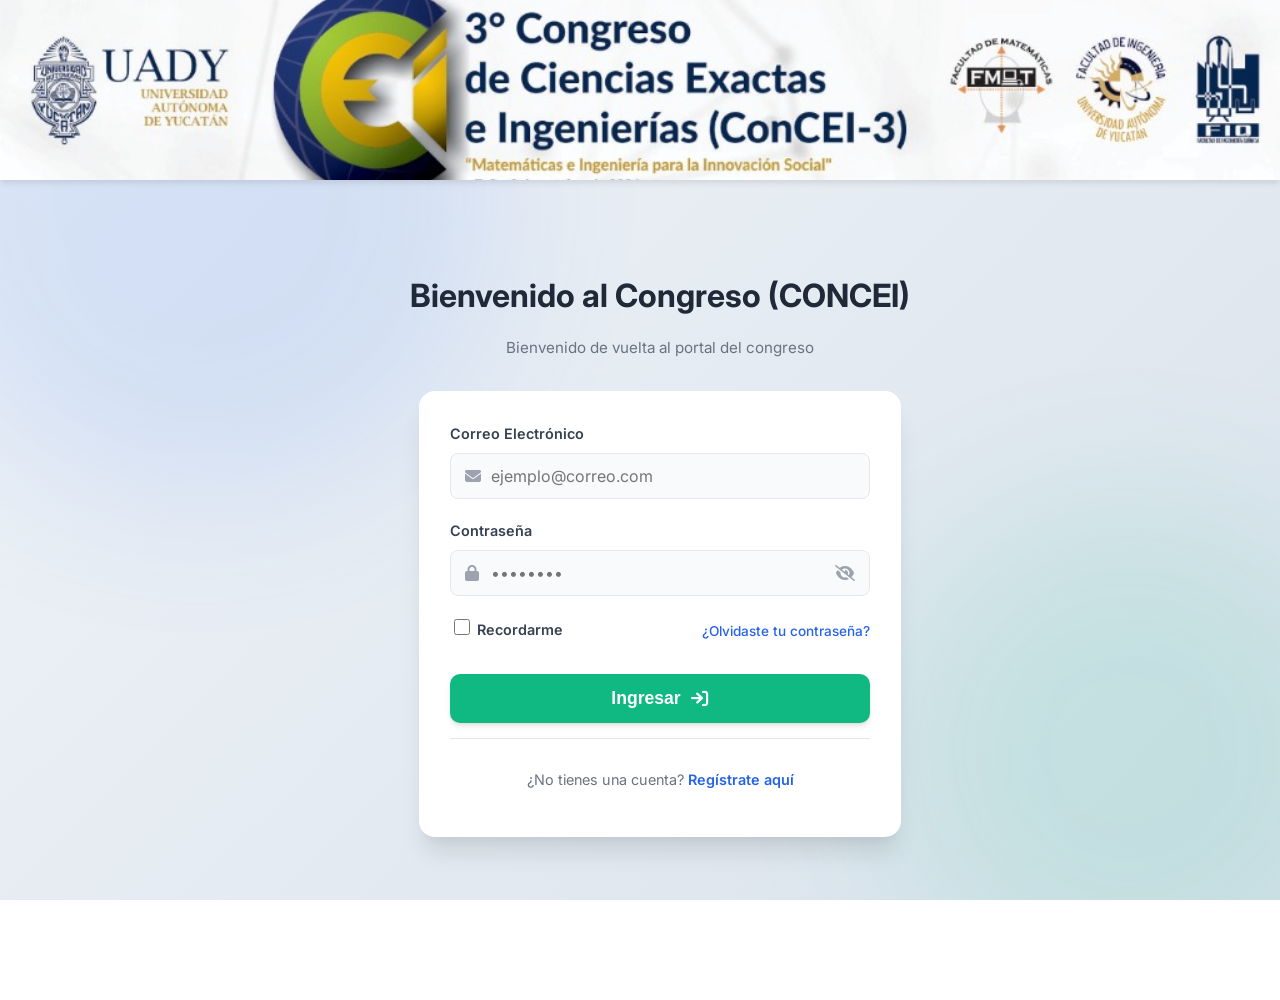
==== index.html @ 82816596 "Upload codebase to Concei repository" ====
<!DOCTYPE html>
<html lang="es">

<head>
    <meta charset="UTF-8">
    <meta name="viewport" content="width=device-width, initial-scale=1.0">
    <title>Iniciar Sesión - Congreso</title>
    <link rel="preconnect" href="https://fonts.googleapis.com">
    <link rel="preconnect" href="https://fonts.gstatic.com" crossorigin>
    <link href="https://fonts.googleapis.com/css2?family=Inter:wght@300;400;500;600;700&display=swap" rel="stylesheet">
    <link rel="stylesheet" href="css/styles.css">
    <link rel="stylesheet" href="css/login.css">
    <!-- FontAwesome for Icons -->
    <link rel="stylesheet" href="https://cdnjs.cloudflare.com/ajax/libs/font-awesome/6.4.0/css/all.min.css">
</head>

<body class="login-body">
    <!-- Congress Banner -->
    <img src="images/banner.jpg" alt="3o Congreso de Ciencias Exactas e Ingenierías" class="congress-banner">

    <div class="background-shapes">
        <div class="shape shape-1"></div>
        <div class="shape shape-2"></div>
    </div>

    <div class="login-container">

        <div class="login-header">
            <h2>Bienvenido al Congreso (CONCEI)</h2>
            <p>Bienvenido de vuelta al portal del congreso</p>
        </div>

        <div class="login-card">

            <form id="loginForm" class="login-form">

                <div class="form-group">
                    <label for="email">Correo Electrónico</label>
                    <div class="input-icon-wrapper">
                        <i class="fa-solid fa-envelope"></i>
                        <input type="email" id="email" name="email" placeholder="ejemplo@correo.com" required>
                    </div>
                </div>

                <div class="form-group">
                    <label for="password">Contraseña</label>
                    <div class="input-icon-wrapper">
                        <i class="fa-solid fa-lock"></i>
                        <input type="password" id="password" name="password" placeholder="••••••••" required>
                        <i class="fa-solid fa-eye-slash toggle-password" id="togglePassword"></i>
                    </div>
                </div>

                <div class="form-options">
                    <label class="remember-me">
                        <input type="checkbox" name="remember">
                        <span>Recordarme</span>
                    </label>
                    <a href="#" class="forgot-password">¿Olvidaste tu contraseña?</a>
                </div>

                <button type="submit" class="submit-btn login-submit">
                    Ingresar <i class="fa-solid fa-arrow-right-to-bracket"></i>
                </button>

            </form>

            <div class="login-footer">
                <p>¿No tienes una cuenta? <a href="crear-cuenta.html">Regístrate aquí</a></p>
            </div>

        </div>
    </div>

    <!-- Scripts -->
    <script src="js/login.js?v=2"></script>
</body>

</html>
---- css/styles.css ----
:root {
    --primary-color: #2563eb;
    --primary-dark: #1e40af;
    --accent-color: #3b82f6;
    --success-color: #10b981;
    --background-start: #f3f4f6;
    --background-end: #e5e7eb;
    --card-bg: #ffffff;
    --text-main: #1f2937;
    --text-light: #6b7280;
    --border-color: #e5e7eb;
    --radius: 12px;
    --shadow-sm: 0 1px 2px 0 rgba(0, 0, 0, 0.05);
    --shadow-md: 0 4px 6px -1px rgba(0, 0, 0, 0.1), 0 2px 4px -1px rgba(0, 0, 0, 0.06);
    --shadow-lg: 0 10px 15px -3px rgba(0, 0, 0, 0.1), 0 4px 6px -2px rgba(0, 0, 0, 0.05);
}

html,
body {
    width: 100%;
    height: 100%;
    margin: 0;
    padding: 0;
    overflow-x: hidden;
}

body {
    font-family: 'Inter', sans-serif;
    color: var(--text-main);
    background: linear-gradient(135deg, #f0f4f8 0%, #d9e2ec 100%);
    line-height: 1.6;
    position: relative;
}

/* Background Shapes for Premium Feel */
.background-shapes .shape {
    position: absolute;
    border-radius: 50%;
    filter: blur(80px);
    z-index: -1;
    opacity: 0.6;
}

.shape-1 {
    top: -100px;
    left: -100px;
    width: 600px;
    height: 600px;
    background: rgba(37, 99, 235, 0.2);
}

.shape-2 {
    bottom: -100px;
    right: -100px;
    width: 500px;
    height: 500px;
    background: rgba(16, 185, 129, 0.2);
}

.congress-banner {
    width: 100%;
    display: block;
    height: auto;
    max-height: 20vh;
    /* Crop on login/registration for efficiency */
    object-fit: cover;
    object-position: center;
    box-shadow: 0 4px 6px -1px rgba(0, 0, 0, 0.1);
    position: relative;
    z-index: 10;
}

.container {
    max-width: 800px;
    margin: 0 auto;
    padding: 40px 20px;
    /* Moved from body */
}

/* Header */
header {
    text-align: center;
    margin-bottom: 40px;
    animation: fadeInDown 0.8s ease;
}

header h1 {
    font-size: 2.25rem;
    font-weight: 700;
    color: var(--text-main);
    margin-bottom: 10px;
    letter-spacing: -0.02em;
}

header .subtitle {
    font-size: 1.1rem;
    color: var(--text-light);
    font-weight: 500;
}

/* Cards */
.card {
    background: var(--card-bg);
    border-radius: var(--radius);
    box-shadow: var(--shadow-md);
    margin-bottom: 25px;
    overflow: hidden;
    transition: transform 0.3s ease, box-shadow 0.3s ease;
    border: 1px solid rgba(255, 255, 255, 0.5);
    animation: fadeInUp 0.6s ease backwards;
}

.card:hover {
    box-shadow: var(--shadow-lg);
    /* transform: translateY(-2px); Too much movement */
}

/* Stagger animations for cards */
.card:nth-child(1) {
    animation-delay: 0.1s;
}

.card:nth-child(2) {
    animation-delay: 0.2s;
}

.card:nth-child(3) {
    animation-delay: 0.3s;
}

.card:nth-child(4) {
    animation-delay: 0.4s;
}

.card:nth-child(5) {
    animation-delay: 0.5s;
}

.card-header {
    padding: 20px 30px;
    background: #fdfdfd;
    border-bottom: 1px solid var(--border-color);
    display: flex;
    align-items: center;
    gap: 15px;
}

.card-header i {
    font-size: 1.2rem;
    color: var(--primary-color);
    background: rgba(37, 99, 235, 0.1);
    padding: 10px;
    border-radius: 8px;
}

.card-header h2 {
    font-size: 1.25rem;
    font-weight: 600;
    color: #111827;
}

.card-body {
    padding: 30px;
}

/* Form Elements */
.form-group {
    margin-bottom: 20px;
}

.form-group label {
    display: block;
    margin-bottom: 8px;
    font-weight: 500;
    font-size: 0.95rem;
    color: #374151;
}

.form-grid {
    display: grid;
    grid-template-columns: 1fr 1fr;
    gap: 20px;
}

input[type="text"],
input[type="email"],
input[type="tel"],
input[type="password"],
select,
textarea {
    width: 100%;
    padding: 12px 16px;
    border: 1px solid var(--border-color);
    border-radius: 8px;
    font-size: 1rem;
    color: var(--text-main);
    background-color: #f9fafb;
    transition: all 0.3s ease;
    font-family: inherit;
}

input:focus,
input[type="password"]:focus,
select:focus,
textarea:focus {
    outline: none;
    border-color: var(--primary-color);
    background-color: #fff;
    box-shadow: 0 0 0 3px rgba(37, 99, 235, 0.1);
}

/* Radio Groups (Prefix, Factura) */
.radio-group {
    display: flex;
    gap: 20px;
    margin-top: 5px;
}

.radio-group label {
    font-weight: 400;
    cursor: pointer;
    display: flex;
    align-items: center;
    gap: 6px;
}

/* Registration Options */
.registration-options {
    display: flex;
    flex-direction: column;
    gap: 15px;
}

.reg-option {
    display: flex;
    align-items: center;
    padding: 15px;
    border: 2px solid var(--border-color);
    border-radius: 10px;
    cursor: pointer;
    transition: all 0.2s ease;
}

.reg-option:hover {
    border-color: var(--accent-color);
    background-color: #eff6ff;
}

.reg-option input[type="radio"] {
    margin-right: 15px;
    accent-color: var(--primary-color);
    transform: scale(1.2);
}

.reg-option input[type="radio"]:checked+.option-content .option-title {
    color: var(--primary-color);
    font-weight: 700;
}

.reg-option:has(input:checked) {
    border-color: var(--primary-color);
    background-color: #eff6ff;
}

.option-content {
    display: flex;
    justify-content: space-between;
    width: 100%;
    align-items: center;
}

.option-title {
    font-weight: 600;
    font-size: 1.05rem;
}

.option-price {
    font-weight: 700;
    color: var(--text-main);
    background: #e5e7eb;
    padding: 4px 10px;
    border-radius: 20px;
    font-size: 0.9rem;
}

/* Workshops Grid */
.workshops-grid {
    display: grid;
    grid-template-columns: repeat(auto-fill, minmax(250px, 1fr));
    gap: 15px;
}

.workshop-item {
    display: flex;
    align-items: center;
    padding: 12px;
    background: #f9fafb;
    border-radius: 8px;
    border: 1px solid transparent;
    cursor: pointer;
    transition: all 0.2s;
}

.workshop-item:hover {
    background: #f3f4f6;
    border-color: #d1d5db;
}

.workshop-item:has(input:checked) {
    background: #ecfdf5;
    border-color: var(--success-color);
}

.workshop-item input {
    margin-right: 12px;
    accent-color: var(--success-color);
    transform: scale(1.1);
}

.ws-name {
    flex-grow: 1;
    font-size: 0.95rem;
}

.ws-price {
    font-size: 0.85rem;
    color: var(--success-color);
    font-weight: 700;
    background: rgba(16, 185, 129, 0.1);
    padding: 2px 6px;
    border-radius: 4px;
}

/* Billing Form Animation */
.billing-form {
    margin-top: 25px;
    padding-top: 25px;
    border-top: 1px dashed var(--border-color);
    opacity: 1;
    transform: translateY(0);
    transition: all 0.4s ease;
}

.billing-form.hidden {
    display: none;
    opacity: 0;
    transform: translateY(-10px);
}

/* Policy Box */
.policy-box {
    background: #fff1f2;
    border-left: 4px solid #f43f5e;
    padding: 15px;
    border-radius: 4px;
    font-size: 0.9rem;
    color: #881337;
}

/* Total & Payment */
.total-card {
    background: #111827;
    /* Dark theme for checkout feel */
    color: white;
    overflow: hidden;
    /* Ensure radius clips children */
}

.total-card h2 {
    color: white;
}

.total-card .card-header {
    background: #111827;
    /* Match card body */
    color: white;
    border-bottom: 1px solid rgba(255, 255, 255, 0.1);
}

.total-card .card-header i {
    background: rgba(255, 255, 255, 0.2);
    color: white;
}

.total-card .card-body {
    background: #111827;
}

.total-display {
    display: flex;
    justify-content: flex-start;
    /* Align start to put them side by side */
    align-items: center;
    gap: 20px;
    /* Space between label and price */
    margin-bottom: 30px;
    padding-bottom: 20px;
    border-bottom: 1px solid rgba(255, 255, 255, 0.1);
}

.total-display span:first-child {
    font-size: 1.2rem;
    color: #9ca3af;
}

.total-display .amount {
    font-size: 2.5rem;
    font-weight: 700;
    color: var(--success-color);
}

.payment-methods {
    display: flex;
    gap: 15px;
    margin-bottom: 30px;
}

.payment-option {
    flex: 1;
    cursor: pointer;
}

.payment-option input {
    display: none;
}

.method-name {
    display: flex;
    flex-direction: column;
    align-items: center;
    justify-content: center;
    gap: 8px;
    padding: 20px;
    background: rgba(255, 255, 255, 0.05);
    border: 2px solid rgba(255, 255, 255, 0.1);
    border-radius: 10px;
    transition: all 0.3s ease;
    text-align: center;
    height: 100%;
}

.method-name i {
    font-size: 1.5rem;
    margin-bottom: 5px;
}

.payment-option input:checked+.method-name {
    background: var(--primary-color);
    border-color: var(--primary-color);
    color: white;
    box-shadow: 0 0 15px rgba(37, 99, 235, 0.4);
}

.payment-option:hover .method-name {
    background: rgba(255, 255, 255, 0.1);
}

.submit-btn {
    width: 100%;
    padding: 18px;
    background: var(--success-color);
    color: white;
    border: none;
    border-radius: 10px;
    font-size: 1.2rem;
    font-weight: 700;
    cursor: pointer;
    transition: all 0.3s ease;
    display: flex;
    justify-content: center;
    align-items: center;
    gap: 10px;
}

.submit-btn:hover {
    background: #059669;
    transform: translateY(-2px);
    box-shadow: 0 10px 20px rgba(16, 185, 129, 0.3);
}

/* Mobile Responsive */
@media (max-width: 600px) {
    .form-grid {
        grid-template-columns: 1fr;
    }

    .payment-methods {
        flex-direction: column;
    }

    header h1 {
        font-size: 1.8rem;
    }

    .card-header {
        padding: 15px 20px;
    }

    .card-body {
        padding: 20px;
    }

    .total-display {
        flex-direction: column;
        align-items: flex-start;
        gap: 10px;
    }

    .addon-content {
        grid-template-columns: auto 1fr auto;
        gap: 8px;
    }

    .addon-title {
        max-width: 200px;
        font-size: 0.8rem;
    }

    .addon-info-row {
        grid-column: 2 / 4;
        margin-top: 4px;
        flex-wrap: wrap;
    }
}

/* Animations Keyframes */
@keyframes fadeInDown {
    from {
        opacity: 0;
        transform: translateY(-20px);
    }

    to {
        opacity: 1;
        transform: translateY(0);
    }
}

@keyframes fadeInUp {
    from {
        opacity: 0;
        transform: translateY(20px);
    }

    to {
        opacity: 1;
        transform: translateY(0);
    }
}

/* Info Text */
.info-text {
    color: var(--text-light);
    margin-bottom: 15px;
    font-size: 0.9rem;
}

/* Benefit Box */
/* Benefit Box - Blue Theme Default */
.benefit-box {
    background: #eff6ff;
    border: 1px solid #bfdbfe;
    padding: 15px;
    border-radius: 8px;
    margin-bottom: 20px;
}

.benefit-box h4 {
    color: #1e40af;
    margin-bottom: 8px;
    font-size: 1rem;
    display: flex;
    align-items: center;
    gap: 8px;
}

.benefit-box ul {
    list-style-type: none;
    padding-left: 5px;
}

.benefit-box li {
    font-size: 0.9rem;
    color: #1d4ed8;
    margin-bottom: 4px;
    position: relative;
    padding-left: 15px;
}

.benefit-box li::before {
    content: "•";
    color: #1e40af;
    position: absolute;
    left: 0;
    font-weight: bold;
}

/* Contribution Rows Dynamic */
.contribution-row {
    display: grid;
    grid-template-columns: 1fr 1.5fr 1fr 2fr auto;
    gap: 15px;
    align-items: flex-end;
    margin-bottom: 20px;
    animation: fadeInDown 0.3s ease;
}

/* Cleanup old flex classes for this specific row */
.contribution-row .small,
.contribution-row .large {
    flex: none;
    width: 100%;
}

@media (max-width: 768px) {
    .contribution-row {
        grid-template-columns: 1fr 1fr;
    }

    .contribution-row .large {
        grid-column: span 2;
    }
}

.readonly-input {
    background-color: #f3f4f6;
    border: 1px solid var(--border-color);
    padding: 12px 16px;
    border-radius: 8px;
    font-size: 1rem;
    color: var(--text-light);
    cursor: not-allowed;
    min-height: 46px;
    display: flex;
    align-items: center;
}

.add-btn {
    background: transparent;
    border: 2px dashed var(--primary-color);
    color: var(--primary-color);
    padding: 10px 15px;
    border-radius: 8px;
    cursor: pointer;
    font-weight: 600;
    width: 100%;
    transition: all 0.2s;
    display: flex;
    justify-content: center;
    align-items: center;
    gap: 8px;
}

.add-btn:hover {
    background: rgba(37, 99, 235, 0.05);
}

.remove-btn {
    background: #fee2e2;
    color: #ef4444;
    border: none;
    width: 36px;
    height: 36px;
    border-radius: 50%;
    cursor: pointer;
    display: flex;
    align-items: center;
    justify-content: center;
    margin-bottom: 20px;
    /* Align with inputs */
    transition: all 0.2s;
}


/* Student Details Section */
.student-details {
    background: #eff6ff;
    border: 1px solid #bfdbfe;
    border-top: none;
    margin-top: -5px;
    /* Pull it up to connect with the wrapper logic if needed, but here we just sit below */
    margin-bottom: 15px;
    padding: 15px;
    border-radius: 0 0 10px 10px;
    animation: fadeInDown 0.3s ease;
    margin-left: 10px;
    margin-right: 10px;
}

.student-details.hidden {
    display: none;
}

.student-option-row {
    margin-bottom: 15px;
}

.student-option-row:last-child {
    margin-bottom: 0;
}

/* Toggle Switch */
.toggle-switch {
    display: flex;
    align-items: center;
    cursor: pointer;
    gap: 10px;
}

.toggle-switch input {
    display: none;
}

.toggle-switch .slider {
    position: relative;
    width: 40px;
    height: 22px;
    background-color: #ccc;
    border-radius: 22px;
    transition: .4s;
}

.toggle-switch .slider:before {
    position: absolute;
    content: "";
    height: 16px;
    width: 16px;
    left: 3px;
    bottom: 3px;
    background-color: white;
    border-radius: 50%;
    transition: .4s;
}

.toggle-switch input:checked+.slider {
    background-color: var(--primary-color);
}

.toggle-switch input:checked+.slider:before {
    transform: translateX(18px);
}

.toggle-switch .label-text {
    font-size: 0.95rem;
    font-weight: 500;
}

/* File Upload */
.file-upload-label {
    display: block;
    margin-bottom: 5px;
    font-weight: 500;
    font-size: 0.9rem;
    color: var(--text-main);
}

input[type="file"] {
    background: white;
    padding: 8px;
    border: 1px dashed var(--primary-color);
    border-radius: 8px;
    width: 100%;
    font-size: 0.9rem;
}

/* --- Elegant Add-on Sections Design --- */

.addon-grid {
    display: grid;
    grid-template-columns: repeat(2, 1fr);
    /* Only 2 columns as requested */
    gap: 1rem;
    /* Slightly more gap for larger cards */
    margin-top: 1rem;
}

@media (max-width: 768px) {
    .addon-grid {
        grid-template-columns: 1fr;
    }
}

.addon-option {
    display: block;
    cursor: pointer;
    perspective: 1000px;
}

.addon-option input[type="checkbox"] {
    display: none;
}

.addon-content {
    background: rgba(255, 255, 255, 0.9);
    backdrop-filter: blur(4px);
    border: 1px solid rgba(226, 232, 240, 0.8);
    border-radius: 12px;
    padding: 0.8rem 1rem;
    /* Slightly more padding */
    display: flex;
    flex-direction: column;
    gap: 0.6rem;
    /* More gap */
    transition: all 0.3s cubic-bezier(0.34, 1.56, 0.64, 1);
    height: 100%;
    min-height: 100px;
    /* Taller */
    position: relative;
    box-shadow: 0 1px 3px rgba(0, 0, 0, 0.02);
}

.addon-option:hover .addon-content {
    transform: translateY(-3px) scale(1.02);
    border-color: var(--primary-color);
    box-shadow: 0 10px 15px -3px rgba(37, 99, 235, 0.1);
}

.addon-option input:checked+.addon-content {
    border-color: var(--primary-color);
    background: linear-gradient(135deg, #eff6ff 0%, #dbeafe 100%);
    box-shadow: 0 4px 12px rgba(37, 99, 235, 0.15);
}

.addon-header-premium {
    display: flex;
    gap: 0.6rem;
    align-items: flex-start;
}

/* Slick Custom Checkbox */
.custom-check-premium {
    width: 0.9rem;
    height: 0.9rem;
    border: 1.5px solid #cbd5e1;
    border-radius: 50%;
    margin-top: 0.15rem;
    flex-shrink: 0;
    position: relative;
    background: white;
    transition: all 0.2s ease;
}

.addon-option input:checked+.addon-content .custom-check-premium {
    border-color: var(--primary-color);
    background: var(--primary-color);
    transform: scale(1.1);
}

.addon-option input:checked+.addon-content .custom-check-premium::after {
    content: '\f00c';
    font-family: "Font Awesome 6 Free";
    font-weight: 900;
    color: white;
    font-size: 0.5rem;
    position: absolute;
    top: 50%;
    left: 50%;
    transform: translate(-50%, -50%);
}

.addon-title-premium {
    font-size: 0.85rem;
    /* Bigger font */
    font-weight: 700;
    color: var(--text-main);
    line-height: 1.25;
    letter-spacing: -0.01em;
    display: -webkit-box;
    line-clamp: 3;
    -webkit-line-clamp: 3;
    -webkit-box-orient: vertical;
    overflow: hidden;
}

.addon-meta-compact {
    display: flex;
    gap: 0.7rem;
    font-size: 0.75rem;
    /* Bigger font */
    font-weight: 600;
    color: var(--text-light);
    margin-top: 0.1rem;
}

.addon-meta-compact span {
    display: flex;
    align-items: center;
    gap: 0.3rem;
}

.addon-meta-compact i {
    font-size: 0.7rem;
    opacity: 0.7;
}

.addon-footer-premium {
    display: flex;
    justify-content: space-between;
    align-items: flex-end;
    margin-top: auto;
    padding-top: 0.5rem;
    gap: 0.6rem;
}

.info-text-btn {
    background: #f1f5f9;
    color: #475569;
    border: 1px solid #e2e8f0;
    font-size: 0.7rem;
    /* Bigger font */
    font-weight: 700;
    padding: 3px 8px;
    border-radius: 4px;
    cursor: pointer;
    transition: all 0.2s ease;
    white-space: nowrap;
    text-transform: uppercase;
}

.info-text-btn:hover {
    background: var(--primary-color);
    border-color: var(--primary-color);
    color: white;
}

.addon-price-tag {
    font-size: 0.85rem;
    /* Bigger font */
    font-weight: 800;
    color: var(--primary-color);
    background: white;
    padding: 0.15rem 0.6rem;
    border-radius: 14px;
    box-shadow: 0 1px 2px rgba(0, 0, 0, 0.05);
}

.addon-option input:checked+.addon-content .addon-price-tag {
    background: var(--primary-color);
    color: white;
}

/* Premium Modal Entrance Animation */
@keyframes modalReveal {
    from {
        opacity: 0;
        transform: scale(0.95) translateY(10px);
        filter: blur(4px);
    }

    to {
        opacity: 1;
        transform: scale(1) translateY(0);
        filter: blur(0);
    }
}

.modal-content {
    animation: modalReveal 0.4s cubic-bezier(0.16, 1, 0.3, 1) !important;
}

.addon-content.is-expanded .expandable-details {
    display: block;
}

.toggle-details-btn {
    background: none;
    border: none;
    color: var(--primary-color);
    font-size: 0.65rem;
    font-weight: 700;
    cursor: pointer;
    padding: 0;
    text-align: left;
    text-decoration: underline;
}

.toggle-details-btn:hover {
    color: var(--primary-dark);
}

.description-text {
    font-size: 0.7rem;
    line-height: 1.4;
    color: var(--text-main);
    margin-bottom: 5px;
}

/* Modal Styles */
.modal-overlay {
    position: fixed;
    top: 0;
    left: 0;
    width: 100%;
    height: 100%;
    background: rgba(0, 0, 0, 0.5);
    display: flex;
    justify-content: center;
    align-items: center;
    z-index: 1000;
    backdrop-filter: blur(4px);
    transition: opacity 0.3s ease;
}

.modal-overlay.hidden {
    display: none;
    opacity: 0;
}

.modal-content {
    background: white;
    width: 90%;
    max-width: 500px;
    border-radius: 16px;
    box-shadow: var(--shadow-lg);
    overflow: hidden;
    animation: modalSlideUp 0.3s ease-out;
}

@keyframes modalSlideUp {
    from {
        transform: translateY(20px);
        opacity: 0;
    }

    to {
        transform: translateY(0);
        opacity: 1;
    }
}

.modal-header {
    padding: 20px 24px;
    border-bottom: 1px solid var(--border-color);
    display: flex;
    justify-content: space-between;
    align-items: center;
    background: #f9fafb;
}

.modal-header h3 {
    font-size: 1.1rem;
    font-weight: 700;
    color: var(--text-main);
    line-height: 1.4;
}

.close-modal {
    background: none;
    border: none;
    font-size: 1.5rem;
    color: var(--text-light);
    cursor: pointer;
    transition: color 0.2s;
}

.close-modal:hover {
    color: #ef4444;
}

.modal-body {
    padding: 24px;
    max-height: 60vh;
    overflow-y: auto;
}

.modal-body p {
    font-size: 0.95rem;
    color: var(--text-main);
    line-height: 1.6;
    margin-bottom: 20px;
}

.workshop-meta-compact {
    background: #f3f4f6;
    padding: 15px;
    border-radius: 10px;
    display: grid;
    grid-template-columns: 1fr 1fr;
    gap: 12px;
}

.meta-item {
    display: flex;
    flex-direction: column;
    gap: 4px;
}

.meta-item span:first-child {
    font-size: 0.7rem;
    text-transform: uppercase;
    letter-spacing: 0.05em;
    color: var(--text-light);
    font-weight: 700;
}

.meta-item span:last-child {
    font-size: 0.85rem;
    font-weight: 600;
    color: var(--text-main);
}

.modal-footer {
    padding: 15px 24px;
    border-top: 1px solid var(--border-color);
    display: flex;
    justify-content: flex-end;
    background: #f9fafb;
}

.btn-secondary {
    padding: 10px 20px;
    background: white;
    border: 1px solid var(--border-color);
    border-radius: 8px;
    font-weight: 600;
    cursor: pointer;
    transition: all 0.2s;
}

.btn-secondary:hover {
    background: #f3f4f6;
}


/* --- Blue Theme Unification (Payment) --- */

.payment-box {
    background: #eff6ff;
    /* Very Light Blue */
    border: 2px dashed #bfdbfe;
    /* Light Blue Border */
    border-radius: 12px;
    padding: 25px;
    margin-bottom: 25px;
    transition: all 0.3s ease;
}

.payment-box:hover {
    border-color: var(--primary-color);
    box-shadow: 0 4px 12px rgba(37, 99, 235, 0.1);
}

.section-title-blue {
    font-size: 1.15rem;
    font-weight: 700;
    color: #1e40af;
    /* Dark Blue */
    margin-bottom: 15px;
    display: flex;
    align-items: center;
    gap: 10px;
}

.section-title-blue i {
    color: var(--primary-color);
    font-size: 1.2rem;
}

.info-text-blue {
    color: #1d4ed8;
    background: rgba(37, 99, 235, 0.05);
    padding: 10px;
    border-radius: 8px;
    margin-top: 10px;
    font-size: 0.9rem;
    border: 1px solid #dbeafe;
}


/* --- Force Payment Section to Blue/White Theme (Overrides) --- */
.total-card {
    background: #ffffff !important;
    border: 2px solid var(--primary-color) !important;
    color: var(--text-main) !important;
    box-shadow: 0 10px 25px -5px rgba(37, 99, 235, 0.15) !important;
}

.total-card h2 {
    color: var(--primary-color) !important;
}

.total-card .card-header {
    background: #eff6ff !important;
    color: var(--primary-color) !important;
    border-bottom: 1px solid #bfdbfe !important;
}

.total-card .card-header i {
    background: white !important;
    color: var(--primary-color) !important;
}

.total-card .card-body {
    background: #ffffff !important;
}

.total-display {
    border-bottom: 1px solid var(--border-color) !important;
}

.total-display span:first-child {
    color: var(--text-main) !important;
}

.total-display .amount {
    color: var(--success-color) !important;
    /* Keep green or switch to blue if preferred, keeping green for money is standard */
}


/* --- Registration Summary --- */
.summary-box {
    background: #eff6ff;
    border: 1px solid #bfdbfe;
    border-radius: 8px;
    padding: 15px;
    margin-bottom: 25px;
    animation: fadeInDown 0.3s ease;
}

.summary-title {
    font-size: 1rem;
    font-weight: 600;
    color: #1e40af;
    margin-bottom: 10px;
    border-bottom: 1px dashed #bfdbfe;
    padding-bottom: 5px;
}

.summary-list {
    list-style: none;
    padding: 0;
    margin: 0;
}

.summary-item {
    display: flex;
    justify-content: space-between;
    font-size: 0.9rem;
    color: #1f2937;
    margin-bottom: 5px;
}

.summary-item.sub-item {
    padding-left: 15px;
    color: #4b5563;
    font-size: 0.85rem;
}


/* --- Summary Prices --- */
.summary-price {
    font-weight: 600;
    color: #1e40af;
}

.summary-total-row {
    margin-top: 15px;
    padding-top: 10px;
    border-top: 2px solid #bfdbfe;
    display: flex;
    justify-content: space-between;
    font-size: 1.1rem;
    font-weight: 700;
    color: #1e3a8a;
}

/* --- Scrollable Grid Container (3 Rows Max) --- */
.scrollable-grid-container {
    max-height: 480px !important;
    overflow-y: auto !important;
    padding-right: 15px !important;
    margin-top: 15px !important;
    border-radius: 8px !important;
    scrollbar-width: thin !important;
    scrollbar-color: #cbd5e1 #f8fafc !important;
}

.scrollable-grid-container::-webkit-scrollbar {
    width: 10px !important;
    display: block !important;
}

.scrollable-grid-container::-webkit-scrollbar-track {
    background: #f8fafc !important;
    border-radius: 10px !important;
}

.scrollable-grid-container::-webkit-scrollbar-thumb {
    background: #cbd5e1 !important;
    border-radius: 10px !important;
    border: 2px solid #f8fafc !important;
}

.scrollable-grid-container::-webkit-scrollbar-thumb:hover {
    background: #2563eb !important;
}

/* Full/Disabled states for addons */
.addon-option.disabled {
    cursor: not-allowed !important;
    opacity: 0.7;
}

.addon-option.disabled .addon-content {
    background: #f1f5f9 !important;
    border-color: #cbd5e1 !important;
}

.addon-option.disabled .addon-title-premium {
    color: #64748b !important;
}

.addon-price-tag.full-tag {
    background: #fee2e2 !important;
    color: #ef4444 !important;
    font-size: 0.75rem;
    padding: 2px 8px;
    border-radius: 4px;
}

.option-full .custom-check-premium {
    border-color: #cbd5e1 !important;
    background: #f1f5f9 !important;
}

.option-full .addon-meta-compact span {
    color: #94a3b8 !important;
}

/* --- Error Animations --- */
@keyframes shake-error {
    0%, 100% { transform: translateX(0); }
    20% { transform: translateX(-8px); }
    40% { transform: translateX(8px); }
    60% { transform: translateX(-8px); }
    80% { transform: translateX(8px); }
}

.shake-active {
    animation: shake-error 0.5s cubic-bezier(.36,.07,.19,.97) both;
    border-color: #ef4444 !important;
    box-shadow: 0 0 15px rgba(239, 68, 68, 0.4) !important;
}

.shake-active .addon-content {
    background: #fff1f2 !important;
    border-color: #ef4444 !important;
}

.shake-active .addon-title-premium {
    color: #b91c1c !important;
}

.temp-warning-label {
    position: absolute;
    top: -10px;
    right: -10px;
    background: #ef4444;
    color: white;
    padding: 6px 12px;
    border-radius: 20px;
    font-size: 0.75rem;
    font-weight: 800;
    box-shadow: 0 4px 12px rgba(239, 68, 68, 0.4);
    z-index: 100;
    animation: bounce-in 0.5s cubic-bezier(0.175, 0.885, 0.32, 1.275);
    white-space: nowrap;
}

@keyframes bounce-in {
    0% { transform: scale(0); opacity: 0; }
    100% { transform: scale(1); opacity: 1; }
}
/* --- Purchased / Locked Items Styles --- */
.option-purchased .addon-content {
    background: #f8fafc !important;
    border: 1.5px solid #e2e8f0 !important;
    cursor: default;
    opacity: 0.8;
}
.locked-purchased { cursor: not-allowed !important; }
.check-locked {
    background: #94a3b8 !important;
    border-color: #94a3b8 !important;
    display: flex !important;
    align-items: center;
    justify-content: center;
}
.check-locked i { color: white; font-size: 0.6rem; }
.purchased-tag {
    background: #e2e8f0 !important;
    color: #64748b !important;
    font-size: 0.75rem !important;
    padding: 0.2rem 0.6rem !important;
    border: 1px solid #cbd5e1;
}
.option-purchased:hover .addon-content { transform: none !important; box-shadow: none !important; }
.option-purchased .addon-title-premium { color: #64748b; }
.option-purchased .addon-meta-compact { opacity: 0.6; }
---- css/login.css ----
/* Login Page Specific Styles */
.login-body {
    display: flex;
    flex-direction: column;
    height: 100vh;
    width: 100vw;
    margin: 0;
    padding: 0;
    background: linear-gradient(135deg, #f0f4f8 0%, #d9e2ec 100%);
    position: relative;
    overflow: hidden;
    /* No scroll allowed */
}

.login-container {
    flex: 1;
    /* Take remaining space */
    width: 100%;
    display: flex;
    flex-direction: column;
    align-items: center;
    justify-content: center;
    /* Center the form in the remaining space */
    z-index: 10;
    padding: 20px;
    animation: fadeInUp 0.5s ease-out;
}

.login-header {
    text-align: center;
    margin-bottom: 15px;
}

.login-logo {
    max-width: 150px;
    border-radius: var(--radius);
    margin-bottom: 15px;
    box-shadow: var(--shadow-sm);
}

.login-header h2 {
    font-size: 2rem;
    font-weight: 700;
    color: var(--text-main);
    margin-bottom: 5px;
}

.login-header p {
    color: var(--text-light);
    font-size: 0.95rem;
}

.back-link {
    display: inline-flex;
    align-items: center;
    gap: 8px;
    color: var(--text-light);
    text-decoration: none;
    font-size: 0.9rem;
    margin-bottom: 20px;
    transition: color 0.2s;
}

.back-link:hover {
    color: var(--primary-color);
}

.login-card {
    background: var(--card-bg);
    border-radius: 16px;
    box-shadow: 0 20px 25px -5px rgba(0, 0, 0, 0.1), 0 10px 10px -5px rgba(0, 0, 0, 0.04);
    overflow: hidden;
    padding: 30px;
    border: 1px solid rgba(255, 255, 255, 0.6);
    backdrop-filter: blur(10px);
    width: 100%;
    max-width: 420px;
    /* Constrain card width */
}

.login-tabs {
    display: flex;
    background: #f3f4f6;
    border-radius: 10px;
    padding: 5px;
    margin-bottom: 25px;
}

.tab-btn {
    flex: 1;
    padding: 10px;
    border: none;
    background: transparent;
    border-radius: 8px;
    font-size: 0.95rem;
    font-weight: 600;
    color: var(--text-light);
    cursor: pointer;
    transition: all 0.3s ease;
    display: flex;
    align-items: center;
    justify-content: center;
    gap: 8px;
}

.tab-btn:hover {
    color: var(--text-main);
}

.tab-btn.active {
    background: white;
    color: var(--primary-color);
    box-shadow: var(--shadow-sm);
}

.login-form .form-group {
    margin-bottom: 20px;
}

.login-form label {
    display: block;
    margin-bottom: 8px;
    font-size: 0.9rem;
    font-weight: 600;
    color: #374151;
}

.input-icon-wrapper {
    position: relative;
    display: flex;
    align-items: center;
}

.input-icon-wrapper i:first-child {
    position: absolute;
    left: 15px;
    color: #9ca3af;
    font-size: 1rem;
}

.input-icon-wrapper input {
    width: 100%;
    padding: 12px 15px 12px 40px;
    border: 1px solid var(--border-color);
    border-radius: 8px;
    font-size: 1rem;
    background-color: #f9fafb;
    transition: all 0.3s;
}

.input-icon-wrapper input:focus {
    outline: none;
    border-color: var(--primary-color);
    background-color: white;
    box-shadow: 0 0 0 3px rgba(37, 99, 235, 0.1);
}

.toggle-password {
    position: absolute;
    right: 15px;
    color: #9ca3af;
    cursor: pointer;
    transition: color 0.2s;
}

.toggle-password:hover {
    color: var(--text-main);
}

.form-options {
    display: flex;
    justify-content: space-between;
    align-items: center;
    margin-bottom: 25px;
    font-size: 0.85rem;
}

.remember-me {
    display: flex;
    align-items: center;
    gap: 8px;
    color: var(--text-light);
    cursor: pointer;
}

.remember-me input {
    accent-color: var(--primary-color);
    width: 16px;
    height: 16px;
}

.forgot-password {
    color: var(--primary-color);
    text-decoration: none;
    font-weight: 500;
}

.forgot-password:hover {
    text-decoration: underline;
}

.login-submit {
    width: 100%;
    padding: 14px;
    font-size: 1.1rem;
    border-radius: 10px;
    box-shadow: var(--shadow-md);
}

.login-footer {
    text-align: center;
    margin-top: 15px;
    padding-top: 15px;
    border-top: 1px solid var(--border-color);
    font-size: 0.9rem;
    color: var(--text-light);
}

.login-footer a {
    color: var(--primary-color);
    font-weight: 600;
    text-decoration: none;
}

.login-footer a:hover {
    text-decoration: underline;
}

/* Animations reused from styles.css */
@keyframes fadeInUp {
    from {
        opacity: 0;
        transform: translateY(20px);
    }

    to {
        opacity: 1;
        transform: translateY(0);
    }
}
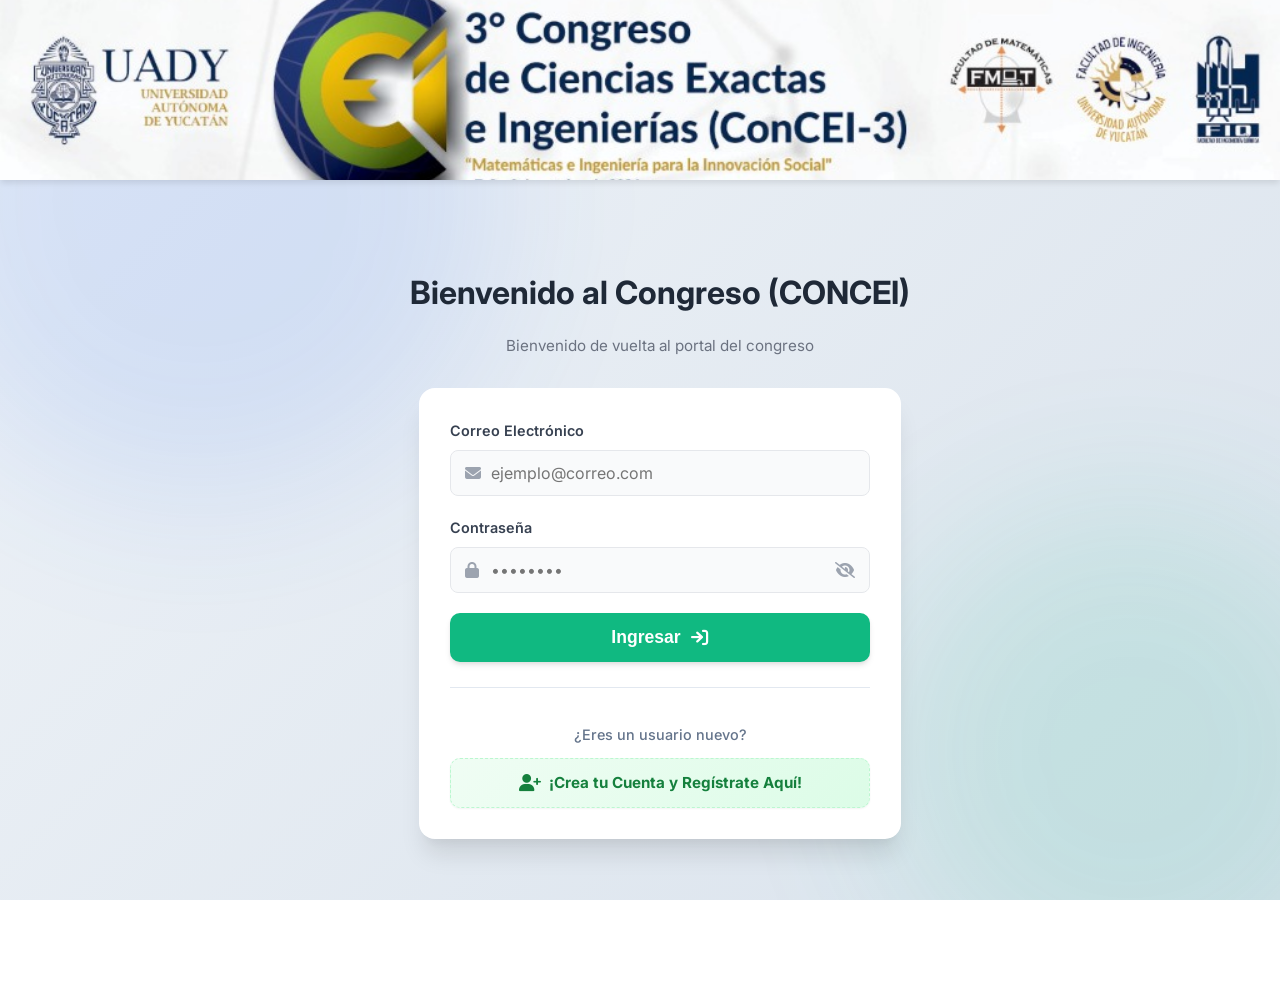
==== commit 6c322012: "Rebrand to ConCEI 2026, add docs, security and capacity overhaul - Rename database from dranabel_db " ====
--- a/index.html
+++ b/index.html
@@ -21,7 +21,7 @@
     <div class="background-shapes">
         <div class="shape shape-1"></div>
         <div class="shape shape-2"></div>
-    </div>
+    </div> 
 
     <div class="login-container">
 
@@ -51,13 +51,6 @@
                     </div>
                 </div>
 
-                <div class="form-options">
-                    <label class="remember-me">
-                        <input type="checkbox" name="remember">
-                        <span>Recordarme</span>
-                    </label>
-                    <a href="#" class="forgot-password">¿Olvidaste tu contraseña?</a>
-                </div>
 
                 <button type="submit" class="submit-btn login-submit">
                     Ingresar <i class="fa-solid fa-arrow-right-to-bracket"></i>
@@ -65,8 +58,11 @@
 
             </form>
 
-            <div class="login-footer">
-                <p>¿No tienes una cuenta? <a href="crear-cuenta.html">Regístrate aquí</a></p>
+            <div class="login-footer" style="margin-top: 25px; padding-top: 20px; border-top: 1px solid #e2e8f0; text-align: center;">
+                <p style="color: #64748b; font-size: 0.9rem; margin-bottom: 12px; font-weight: 500;">¿Eres un usuario nuevo?</p>
+                <a href="crear-cuenta.html" style="display: inline-flex; align-items: center; justify-content: center; gap: 8px; width: 100%; padding: 12px 20px; border-radius: 10px; background: linear-gradient(135deg, #f0fdf4 0%, #dcfce7 100%); color: #15803d; border: 1px dashed #bbf7d0; font-weight: 700; text-decoration: none; font-size: 0.95rem; transition: all 0.2s ease; box-shadow: 0 1px 2px rgba(0,0,0,0.05); box-sizing: border-box;">
+                    <i class="fa-solid fa-user-plus" style="font-size: 1.1rem;"></i> ¡Crea tu Cuenta y Regístrate Aquí!
+                </a>
             </div>
 
         </div>
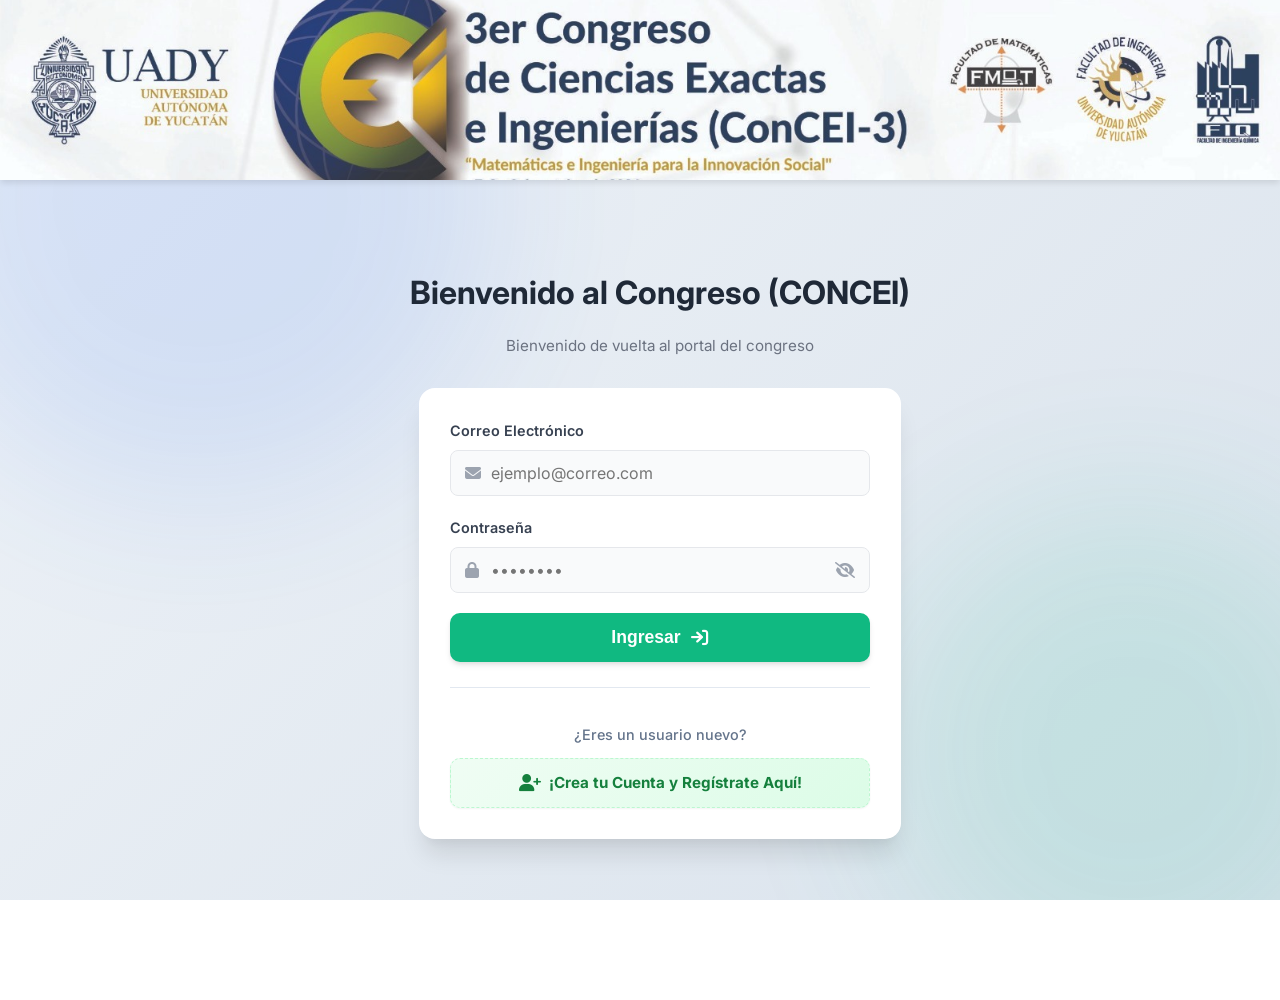
==== commit a2d9563d: "Fix production bugs, contributions management, DB compatibility Bug fixes: - CSV: headers now escape" ====
--- a/index.html
+++ b/index.html
@@ -16,7 +16,7 @@
 
 <body class="login-body">
     <!-- Congress Banner -->
-    <img src="images/banner.jpg" alt="3o Congreso de Ciencias Exactas e Ingenierías" class="congress-banner">
+    <img src="images/newconcei.jpeg" alt="3o Congreso de Ciencias Exactas e Ingenierías" class="congress-banner">
 
     <div class="background-shapes">
         <div class="shape shape-1"></div>
--- a/css/login.css
+++ b/css/login.css
@@ -2,14 +2,14 @@
 .login-body {
     display: flex;
     flex-direction: column;
-    height: 100vh;
+    min-height: 100vh;
     width: 100vw;
     margin: 0;
     padding: 0;
     background: linear-gradient(135deg, #f0f4f8 0%, #d9e2ec 100%);
     position: relative;
-    overflow: hidden;
-    /* No scroll allowed */
+    overflow-x: hidden;
+    overflow-y: auto;
 }
 
 .login-container {
@@ -226,6 +226,52 @@
     text-decoration: underline;
 }
 
+/* Short-screen adjustments */
+@media (max-height: 700px) {
+    .congress-banner {
+        max-height: 12vh;
+    }
+
+    .login-header {
+        margin-bottom: 8px;
+    }
+
+    .login-header h2 {
+        font-size: 1.5rem;
+    }
+
+    .login-card {
+        padding: 20px;
+    }
+
+    .login-form .form-group {
+        margin-bottom: 12px;
+    }
+}
+
+@media (max-height: 500px) {
+    .congress-banner {
+        max-height: 8vh;
+    }
+
+    .login-header h2 {
+        font-size: 1.2rem;
+    }
+
+    .login-header p {
+        display: none;
+    }
+
+    .login-card {
+        padding: 15px;
+    }
+
+    .login-container {
+        padding: 10px;
+        justify-content: flex-start;
+    }
+}
+
 /* Animations reused from styles.css */
 @keyframes fadeInUp {
     from {
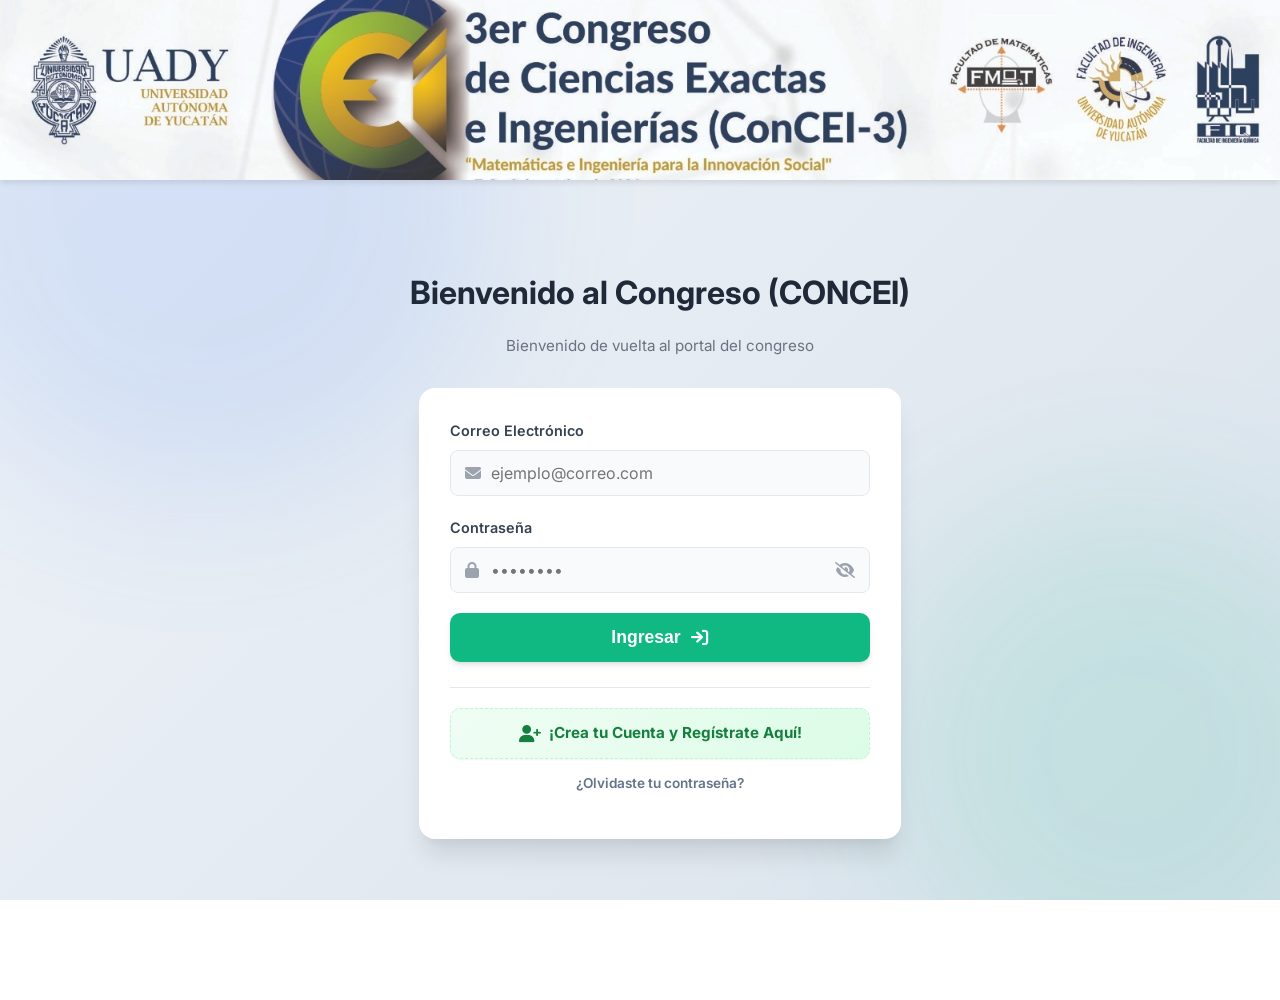
==== commit ce08fe8b: "Add password recovery, email verification, and fix free-registration redirect - Recuperar contraseña" ====
--- a/index.html
+++ b/index.html
@@ -59,14 +59,116 @@
             </form>
 
             <div class="login-footer" style="margin-top: 25px; padding-top: 20px; border-top: 1px solid #e2e8f0; text-align: center;">
-                <p style="color: #64748b; font-size: 0.9rem; margin-bottom: 12px; font-weight: 500;">¿Eres un usuario nuevo?</p>
                 <a href="crear-cuenta.html" style="display: inline-flex; align-items: center; justify-content: center; gap: 8px; width: 100%; padding: 12px 20px; border-radius: 10px; background: linear-gradient(135deg, #f0fdf4 0%, #dcfce7 100%); color: #15803d; border: 1px dashed #bbf7d0; font-weight: 700; text-decoration: none; font-size: 0.95rem; transition: all 0.2s ease; box-shadow: 0 1px 2px rgba(0,0,0,0.05); box-sizing: border-box;">
                     <i class="fa-solid fa-user-plus" style="font-size: 1.1rem;"></i> ¡Crea tu Cuenta y Regístrate Aquí!
                 </a>
+                <p style="margin-top: 14px; font-size: 0.85rem;">
+                    <a href="#" id="forgotPasswordLink" style="color: #64748b; text-decoration: none;">¿Olvidaste tu contraseña?</a>
+                </p>
             </div>
 
         </div>
     </div>
+
+    <!-- Modal: Recuperar contraseña -->
+    <div id="forgotModal" style="display:none;position:fixed;z-index:1000;inset:0;background:rgba(15,23,42,0.6);backdrop-filter:blur(6px);align-items:center;justify-content:center;">
+        <div style="background:white;border-radius:16px;width:90%;max-width:420px;overflow:hidden;box-shadow:0 20px 40px rgba(0,0,0,0.2);">
+            <div style="background:#1e3a8a;padding:24px 28px;color:white;">
+                <h3 style="margin:0;font-size:1.15rem;"><i class="fa-solid fa-key"></i> Recuperar contraseña</h3>
+            </div>
+            <div style="padding:28px;">
+                <!-- Paso 1: ingresar correo -->
+                <div id="forgotStep1">
+                    <p style="color:#475569;font-size:0.9rem;margin:0 0 16px;">Ingresa tu correo registrado y te enviaremos un código de 6 dígitos.</p>
+                    <div style="margin-bottom:14px;">
+                        <label style="font-size:0.85rem;font-weight:600;color:#374151;">Correo electrónico</label>
+                        <input type="email" id="forgotEmail" placeholder="ejemplo@correo.com" style="width:100%;margin-top:6px;padding:10px 12px;border:1px solid #d1d5db;border-radius:8px;font-size:0.9rem;box-sizing:border-box;">
+                    </div>
+                    <p id="forgotStep1Msg" style="font-size:0.82rem;color:#ef4444;min-height:18px;margin:0 0 12px;"></p>
+                    <div style="display:flex;gap:10px;">
+                        <button type="button" id="forgotSendBtn" style="flex:1;background:#1e3a8a;color:white;border:none;padding:10px;border-radius:8px;font-weight:700;cursor:pointer;">Enviar código</button>
+                        <button type="button" onclick="document.getElementById('forgotModal').style.display='none'" style="padding:10px 16px;background:#f1f5f9;color:#374151;border:1px solid #e2e8f0;border-radius:8px;font-weight:600;cursor:pointer;">Cancelar</button>
+                    </div>
+                </div>
+                <!-- Paso 2: ingresar código + nueva contraseña -->
+                <div id="forgotStep2" style="display:none;">
+                    <p style="color:#475569;font-size:0.9rem;margin:0 0 16px;">Ingresa el código que recibiste y tu nueva contraseña.</p>
+                    <div style="margin-bottom:12px;">
+                        <label style="font-size:0.85rem;font-weight:600;color:#374151;">Código de 6 dígitos</label>
+                        <input type="text" id="forgotCode" maxlength="6" placeholder="000000" style="width:100%;margin-top:6px;padding:10px 12px;border:1px solid #d1d5db;border-radius:8px;font-size:1.2rem;letter-spacing:6px;text-align:center;box-sizing:border-box;font-family:monospace;">
+                    </div>
+                    <div style="margin-bottom:12px;">
+                        <label style="font-size:0.85rem;font-weight:600;color:#374151;">Nueva contraseña</label>
+                        <input type="password" id="forgotNewPwd" placeholder="Mínimo 6 caracteres" style="width:100%;margin-top:6px;padding:10px 12px;border:1px solid #d1d5db;border-radius:8px;font-size:0.9rem;box-sizing:border-box;">
+                    </div>
+                    <p id="forgotStep2Msg" style="font-size:0.82rem;color:#ef4444;min-height:18px;margin:0 0 12px;"></p>
+                    <div style="display:flex;gap:10px;">
+                        <button type="button" id="forgotResetBtn" style="flex:1;background:#059669;color:white;border:none;padding:10px;border-radius:8px;font-weight:700;cursor:pointer;">Cambiar contraseña</button>
+                        <button type="button" onclick="document.getElementById('forgotModal').style.display='none'" style="padding:10px 16px;background:#f1f5f9;color:#374151;border:1px solid #e2e8f0;border-radius:8px;font-weight:600;cursor:pointer;">Cancelar</button>
+                    </div>
+                </div>
+            </div>
+        </div>
+    </div>
+
+    <script>
+        document.getElementById('forgotPasswordLink').addEventListener('click', (e) => {
+            e.preventDefault();
+            document.getElementById('forgotStep1').style.display = 'block';
+            document.getElementById('forgotStep2').style.display = 'none';
+            document.getElementById('forgotEmail').value = '';
+            document.getElementById('forgotStep1Msg').textContent = '';
+            document.getElementById('forgotModal').style.display = 'flex';
+        });
+
+        document.getElementById('forgotSendBtn').addEventListener('click', async () => {
+            const email = document.getElementById('forgotEmail').value.trim();
+            const msg = document.getElementById('forgotStep1Msg');
+            if (!email) { msg.textContent = 'Ingresa tu correo.'; return; }
+            const btn = document.getElementById('forgotSendBtn');
+            btn.disabled = true; btn.textContent = 'Enviando...';
+            try {
+                const res = await fetch('php/api.php?action=send_verification_code', {
+                    method: 'POST', headers: {'Content-Type':'application/json'},
+                    body: JSON.stringify({ email, type: 'user' })
+                });
+                const data = await res.json();
+                if (data.success) {
+                    document.getElementById('forgotStep1').style.display = 'none';
+                    document.getElementById('forgotStep2').style.display = 'block';
+                    document.getElementById('forgotStep2Msg').textContent = '';
+                } else {
+                    msg.textContent = data.error || 'Error al enviar.';
+                }
+            } catch(e) { msg.textContent = 'Error de conexión.'; }
+            btn.disabled = false; btn.textContent = 'Enviar código';
+        });
+
+        document.getElementById('forgotResetBtn').addEventListener('click', async () => {
+            const email = document.getElementById('forgotEmail').value.trim();
+            const code = document.getElementById('forgotCode').value.trim();
+            const newPwd = document.getElementById('forgotNewPwd').value;
+            const msg = document.getElementById('forgotStep2Msg');
+            if (!code || !newPwd) { msg.textContent = 'Completa todos los campos.'; return; }
+            const btn = document.getElementById('forgotResetBtn');
+            btn.disabled = true; btn.textContent = 'Cambiando...';
+            try {
+                const res = await fetch('php/api.php?action=verify_reset_code', {
+                    method: 'POST', headers: {'Content-Type':'application/json'},
+                    body: JSON.stringify({ email, code, new_password: newPwd, type: 'user' })
+                });
+                const data = await res.json();
+                if (data.success) {
+                    document.getElementById('forgotModal').style.display = 'none';
+                    alert('✅ Contraseña cambiada correctamente. Ya puedes iniciar sesión.');
+                } else {
+                    msg.style.color = '#ef4444';
+                    msg.textContent = data.error || 'Error.';
+                }
+            } catch(e) { msg.textContent = 'Error de conexión.'; }
+            btn.disabled = false; btn.textContent = 'Cambiar contraseña';
+        });
+    </script>
 
     <!-- Scripts -->
     <script src="js/login.js?v=2"></script>
